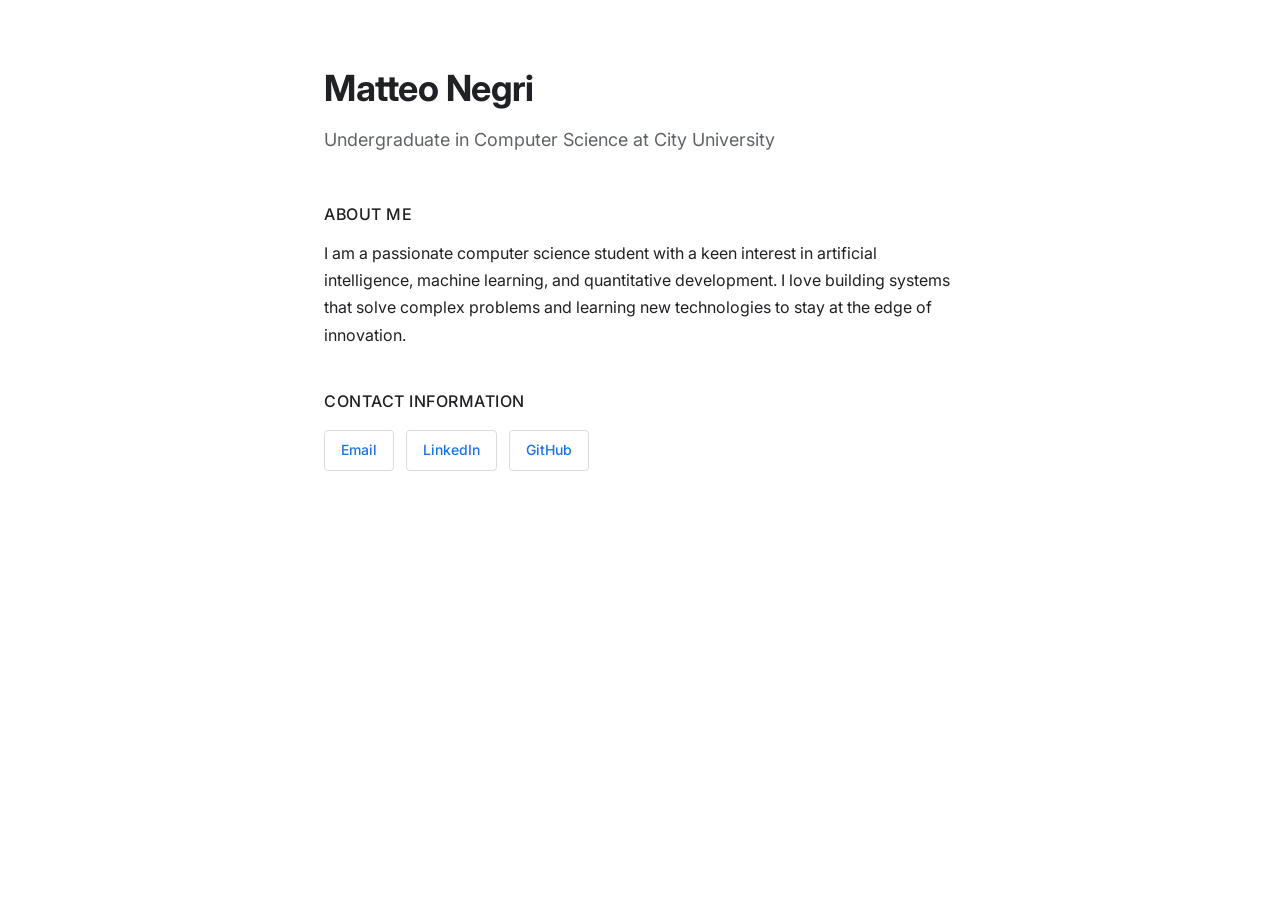
==== index.html @ 12fb65f3 "Initial commit" ====
<!DOCTYPE html>
<html lang="en">
<head>
    <meta charset="UTF-8">
    <meta name="viewport" content="width=device-width, initial-scale=1.0">
    <title>Matteo Negri | Portfolio</title>
    <!-- Google Fonts: Inter -->
    <link rel="preconnect" href="https://fonts.googleapis.com">
    <link rel="preconnect" href="https://fonts.gstatic.com" crossorigin>
    <link href="https://fonts.googleapis.com/css2?family=Inter:wght@400;500;700&display=swap" rel="stylesheet">
    <link rel="stylesheet" href="style.css">
</head>
<body>
    <div class="container">
        <header class="hero">
            <h1 class="name-title">Matteo Negri</h1>
            <h2 class="subtitle">Undergraduate in Computer Science at City University</h2>
        </header>
        
        <main>
            <section class="content-section">
                <h3>About Me</h3>
                <p>I am a passionate computer science student with a keen interest in artificial intelligence, machine learning, and quantitative development. I love building systems that solve complex problems and learning new technologies to stay at the edge of innovation.</p>
            </section>

            <section class="content-section">
                <h3>Contact Information</h3>
                <div class="links-container">
                    <a href="mailto:matteo.negri@city.ac.uk" class="btn">Email</a>
                    <a href="https://www.linkedin.com/in/matteo-negri-60097131b/" target="_blank" class="btn">LinkedIn</a>
                    <a href="https://github.com/MN012" target="_blank" class="btn">GitHub</a>
                </div>
            </section>
        </main>
    </div>
</body>
</html>
---- style.css ----
:root {
    --bg-color: #ffffff;
    --text-primary: #202124;
    --text-secondary: #5f6368;
    --border-color: #dadce0;
    --accent-blue: #1a73e8;
    --accent-hover: #1557b0;
    --btn-bg-hover: #f8f9fa;
}

* {
    box-sizing: border-box;
    margin: 0;
    padding: 0;
}

body {
    font-family: 'Inter', system-ui, -apple-system, sans-serif;
    background-color: var(--bg-color);
    color: var(--text-primary);
    line-height: 1.6;
    -webkit-font-smoothing: antialiased;
    -moz-osx-font-smoothing: grayscale;
}

.container {
    max-width: 680px;
    margin: 0 auto;
    padding: 60px 24px;
}

/* Hero Section */
.hero {
    margin-bottom: 48px;
}

.name-title {
    font-size: 36px;
    font-weight: 700;
    letter-spacing: -0.5px;
    color: var(--text-primary);
    margin-bottom: 8px;
}

.subtitle {
    font-size: 18px;
    font-weight: 400;
    color: var(--text-secondary);
}

/* Content Sections */
.content-section {
    margin-bottom: 40px;
}

h3 {
    font-size: 16px;
    font-weight: 500;
    color: var(--text-primary);
    margin-bottom: 12px;
    text-transform: uppercase;
    letter-spacing: 0.5px;
}

p {
    font-size: 16px;
    color: var(--text-primary);
    line-height: 1.7;
}

/* Links & Buttons */
.links-container {
    display: flex;
    flex-wrap: wrap;
    gap: 12px;
    margin-top: 16px;
}

.btn {
    display: inline-flex;
    align-items: center;
    justify-content: center;
    padding: 8px 16px;
    background-color: transparent;
    color: var(--accent-blue);
    border: 1px solid var(--border-color);
    border-radius: 4px;
    font-size: 14px;
    font-weight: 500;
    text-decoration: none;
    transition: background-color 0.2s ease, border-color 0.2s ease;
}

.btn:hover {
    background-color: var(--btn-bg-hover);
    border-color: currentColor;
}

/* Responsive */
@media (max-width: 600px) {
    .container {
        padding: 40px 20px;
    }
    .name-title { 
        font-size: 32px; 
    }
    .links-container { 
        flex-direction: column; 
    }
    .btn { 
        width: 100%; 
        justify-content: flex-start;
    }
}
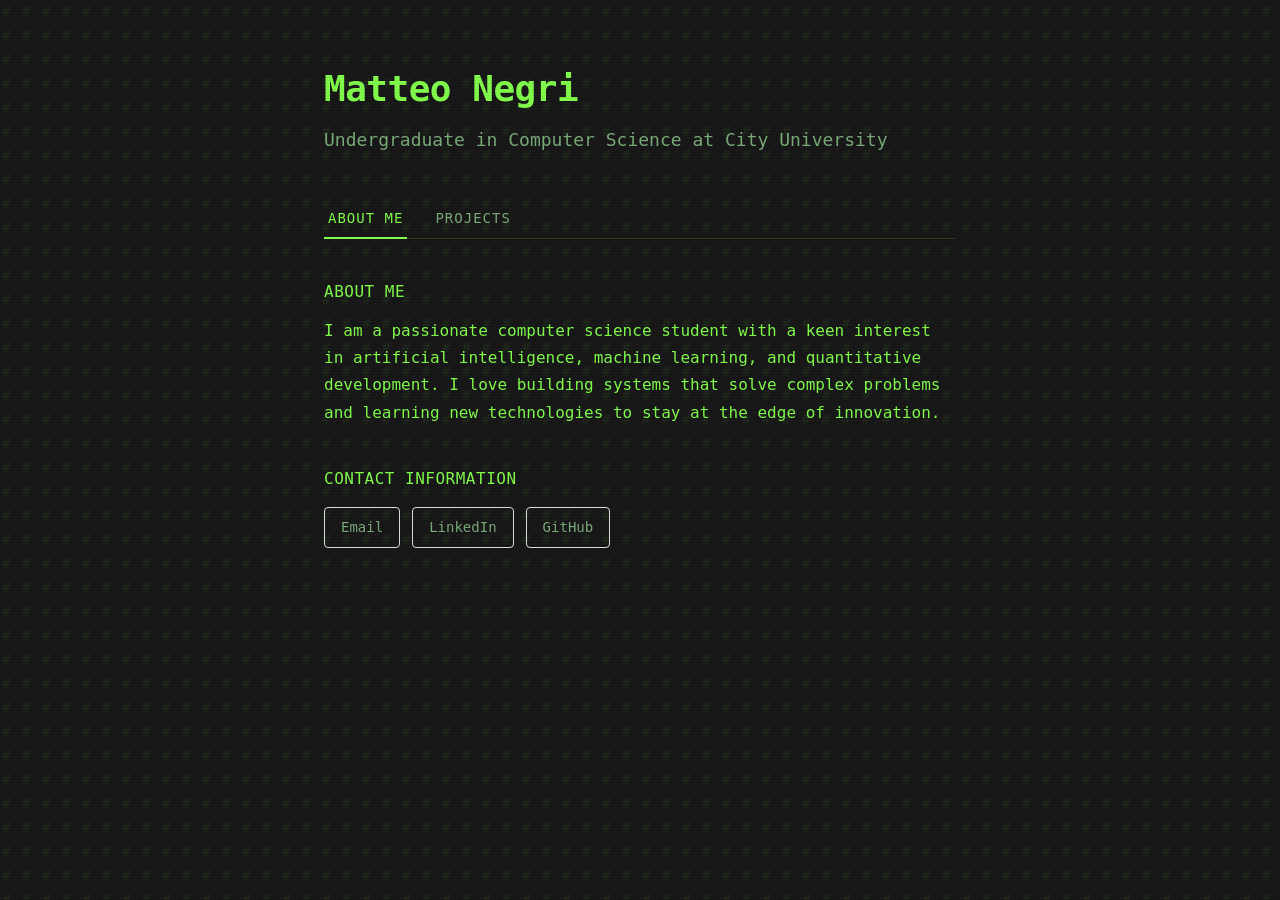
==== commit 0756787d: "Add tabbed navigation with PROJECTS section and project cards" ====
--- a/index.html
+++ b/index.html
@@ -1,37 +1,119 @@
 <!DOCTYPE html>
 <html lang="en">
+
 <head>
     <meta charset="UTF-8">
     <meta name="viewport" content="width=device-width, initial-scale=1.0">
     <title>Matteo Negri | Portfolio</title>
+
     <!-- Google Fonts: Inter -->
     <link rel="preconnect" href="https://fonts.googleapis.com">
     <link rel="preconnect" href="https://fonts.gstatic.com" crossorigin>
     <link href="https://fonts.googleapis.com/css2?family=Inter:wght@400;500;700&display=swap" rel="stylesheet">
+    <link rel="icon" type="image/png" href="favicon.png">
     <link rel="stylesheet" href="style.css">
 </head>
+
 <body>
     <div class="container">
         <header class="hero">
             <h1 class="name-title">Matteo Negri</h1>
             <h2 class="subtitle">Undergraduate in Computer Science at City University</h2>
         </header>
-        
+
+        <nav class="tab-nav">
+            <button class="tab-btn active" data-tab="about">ABOUT ME</button>
+            <button class="tab-btn" data-tab="projects">PROJECTS</button>
+        </nav>
+
         <main>
-            <section class="content-section">
-                <h3>About Me</h3>
-                <p>I am a passionate computer science student with a keen interest in artificial intelligence, machine learning, and quantitative development. I love building systems that solve complex problems and learning new technologies to stay at the edge of innovation.</p>
-            </section>
+            <!-- ABOUT ME Tab -->
+            <div class="tab-panel active" id="tab-about">
+                <section class="content-section">
+                    <h3>About Me</h3>
+                    <p>I am a passionate computer science student with a keen interest in artificial intelligence,
+                        machine learning, and quantitative development. I love building systems that solve complex
+                        problems and learning new technologies to stay at the edge of innovation.</p>
+                </section>
 
-            <section class="content-section">
-                <h3>Contact Information</h3>
-                <div class="links-container">
-                    <a href="mailto:matteo.negri@city.ac.uk" class="btn">Email</a>
-                    <a href="https://www.linkedin.com/in/matteo-negri-60097131b/" target="_blank" class="btn">LinkedIn</a>
-                    <a href="https://github.com/MN012" target="_blank" class="btn">GitHub</a>
-                </div>
-            </section>
+                <section class="content-section">
+                    <h3>Contact Information</h3>
+                    <div class="links-container">
+                        <a href="mailto:matteo.negri@city.ac.uk" class="btn">Email</a>
+                        <a href="https://www.linkedin.com/in/matteo-negri-60097131b/" target="_blank"
+                            class="btn">LinkedIn</a>
+                        <a href="https://github.com/MN012" target="_blank" class="btn">GitHub</a>
+                    </div>
+                </section>
+            </div>
+
+            <!-- PROJECTS Tab -->
+            <div class="tab-panel" id="tab-projects">
+                <section class="content-section">
+                    <h2><a href="https://github.com/MN012/Anomaly-Stock-Detection-System" target="_blank">Anomaly
+                            Detection in Financial Time Series</a></h2>
+                    <br>
+                    <p>
+                        Predicting next-day returns for Ford Motor Company stock using Z-scores, Isolation Forest,
+                        residual analysis and LSTM neural networks on 39 years of daily price data.
+                    </p>
+
+                    <img src="data/anomaly.png" alt="Anomaly Detection">
+                    <br>
+                    <p>
+                        This above is the plotted result of the Z-score, Isolation Forest and Residual Anomaly
+                        Detection.
+                    </p>
+                    <br>
+                    <ul class="stats-list">
+                        <li><b>IC:</b> 0.072</li>
+                        <li><b>Sharpe:</b> 0.37</li>
+                        <li><b>Stack:</b> Python, TensorFlow, LSTM</li>
+                    </ul>
+                </section>
+
+                <section class="content-section">
+                    <h2><a href="https://github.com/MN012/Fake-News-Classifier-Project" target="_blank">Fake News
+                            Classifier</a></h2>
+                    <br>
+                    <p>
+                        Classifying news articles as "FAKE" or "REAL" using NLP techniques and a Linear Support
+                        Vector Classifier trained on labelled news data.
+                    </p>
+                    <ul class="stats-list">
+                        <li><b>Stack:</b> Python, scikit-learn, NLTK</li>
+                        <li><b>Method:</b> TF-IDF + Linear SVC</li>
+                    </ul>
+                </section>
+
+                <section class="content-section">
+                    <h2><a href="https://github.com/MN012/ai-resume-screener" target="_blank">AI Resume Screener</a>
+                    </h2>
+                    <br>
+                    <p>
+                        A CLI tool that compares resumes against job descriptions using TF-IDF vectorization and
+                        cosine similarity to produce a match score and extract overlapping skills.
+                    </p>
+                    <ul class="stats-list">
+                        <li><b>Stack:</b> Python, scikit-learn, python-docx</li>
+                        <li><b>Output:</b> Fit / Maybe / Reject classification</li>
+                    </ul>
+                </section>
+
+            </div>
         </main>
+
+        <script>
+            document.querySelectorAll('.tab-btn').forEach(btn => {
+                btn.addEventListener('click', () => {
+                    document.querySelectorAll('.tab-btn').forEach(b => b.classList.remove('active'));
+                    document.querySelectorAll('.tab-panel').forEach(p => p.classList.remove('active'));
+                    btn.classList.add('active');
+                    document.getElementById('tab-' + btn.dataset.tab).classList.add('active');
+                });
+            });
+        </script>
     </div>
 </body>
+
 </html>
--- a/style.css
+++ b/style.css
@@ -1,11 +1,11 @@
 :root {
-    --bg-color: #ffffff;
-    --text-primary: #202124;
-    --text-secondary: #5f6368;
-    --border-color: #dadce0;
-    --accent-blue: #1a73e8;
-    --accent-hover: #1557b0;
-    --btn-bg-hover: #f8f9fa;
+    --bg-color: rgb(24, 24, 24);
+    --text-primary: rgb(129, 250, 76);
+    --text-secondary: rgb(121, 169, 120);
+    --border-color: rgb(218, 220, 224);
+    --accent-blue: rgb(121, 169, 120);
+    --accent-hover: rgb(206, 22, 22);
+    --btn-bg-hover: rgb(18, 18, 18);
 }
 
 * {
@@ -15,18 +15,52 @@
 }
 
 body {
-    font-family: 'Inter', system-ui, -apple-system, sans-serif;
+    font-family: 'SF Mono', 'SFMono-Regular', ui-monospace, Menlo, Monaco, 'Roboto Mono', 'Segoe UI Mono', monospace;
     background-color: var(--bg-color);
     color: var(--text-primary);
     line-height: 1.6;
     -webkit-font-smoothing: antialiased;
     -moz-osx-font-smoothing: grayscale;
+    position: relative;
+    min-height: 100vh;
+}
+
+body::before {
+    content: '';
+    position: fixed;
+    top: 0;
+    left: 0;
+    width: 100%;
+    height: 100%;
+    z-index: 0;
+    pointer-events: none;
+    background-image: url("data:image/svg+xml,%3Csvg xmlns='http://www.w3.org/2000/svg' width='20' height='24'%3E%3Ctext x='2' y='16' font-family='monospace' font-size='14' fill='rgba(129,250,76,0.08)'%3E%23%3C/text%3E%3C/svg%3E");
+    background-repeat: repeat;
+}
+
+body::after {
+    content: '';
+    position: fixed;
+    top: 0;
+    left: 0;
+    width: 100%;
+    height: 100%;
+    z-index: 2;
+    pointer-events: none;
+    background: repeating-linear-gradient(0deg,
+            rgba(0, 0, 0, 0.15) 0px,
+            rgba(0, 0, 0, 0.15) 1px,
+            transparent 1px,
+            transparent 3px);
+    opacity: 0.3;
 }
 
 .container {
     max-width: 680px;
     margin: 0 auto;
     padding: 60px 24px;
+    position: relative;
+    z-index: 1;
 }
 
 /* Hero Section */
@@ -48,6 +82,63 @@
     color: var(--text-secondary);
 }
 
+/* Tab Navigation */
+.tab-nav {
+    display: flex;
+    gap: 24px;
+    margin-bottom: 40px;
+    border-bottom: 1px solid rgba(129, 250, 76, 0.15);
+    padding-bottom: 0;
+}
+
+.tab-btn {
+    font-family: inherit;
+    font-size: 14px;
+    font-weight: 500;
+    letter-spacing: 1px;
+    text-transform: uppercase;
+    color: var(--text-secondary);
+    background: none;
+    border: none;
+    padding: 8px 4px 12px;
+    cursor: pointer;
+    position: relative;
+    transition: color 0.2s ease;
+}
+
+.tab-btn::after {
+    content: '';
+    position: absolute;
+    bottom: -1px;
+    left: 0;
+    width: 100%;
+    height: 2px;
+    background-color: var(--text-primary);
+    transform: scaleX(0);
+    transition: transform 0.2s ease;
+}
+
+.tab-btn:hover {
+    color: var(--text-primary);
+}
+
+.tab-btn.active {
+    color: var(--text-primary);
+}
+
+.tab-btn.active::after {
+    transform: scaleX(1);
+}
+
+/* Tab Panels */
+.tab-panel {
+    display: none;
+}
+
+.tab-panel.active {
+    display: block;
+}
+
 /* Content Sections */
 .content-section {
     margin-bottom: 40px;
@@ -62,10 +153,70 @@
     letter-spacing: 0.5px;
 }
 
+h3 a,
+h2 a {
+    color: inherit;
+    text-decoration: none;
+    transition: opacity 0.2s ease;
+}
+
+h3 a:visited,
+h2 a:visited {
+    color: inherit;
+}
+
+h3 a:hover,
+h2 a:hover {
+    text-decoration: underline;
+    opacity: 0.85;
+}
+
 p {
     font-size: 16px;
     color: var(--text-primary);
     line-height: 1.7;
+}
+
+/* Stats List */
+.stats-list {
+    list-style: none;
+    padding-left: 0;
+}
+
+.stats-list li {
+    font-size: 15px;
+    color: var(--text-primary);
+    line-height: 1.8;
+    padding-left: 16px;
+    position: relative;
+}
+
+.stats-list li::before {
+    content: '>';
+    position: absolute;
+    left: 0;
+    color: var(--text-secondary);
+}
+
+/* Architecture / Code Block */
+.architecture-block {
+    font-family: inherit;
+    font-size: 14px;
+    color: var(--text-primary);
+    background-color: rgba(129, 250, 76, 0.05);
+    border: 1px solid rgba(129, 250, 76, 0.15);
+    border-radius: 4px;
+    padding: 16px 20px;
+    line-height: 1.8;
+    overflow-x: auto;
+}
+
+/* Project Images */
+.content-section img {
+    max-width: 100%;
+    border-radius: 4px;
+    border: 1px solid rgba(129, 250, 76, 0.15);
+    margin: 8px 0;
 }
 
 /* Links & Buttons */
@@ -101,14 +252,17 @@
     .container {
         padding: 40px 20px;
     }
-    .name-title { 
-        font-size: 32px; 
-    }
-    .links-container { 
-        flex-direction: column; 
-    }
-    .btn { 
-        width: 100%; 
+
+    .name-title {
+        font-size: 32px;
+    }
+
+    .links-container {
+        flex-direction: column;
+    }
+
+    .btn {
+        width: 100%;
         justify-content: flex-start;
     }
 }
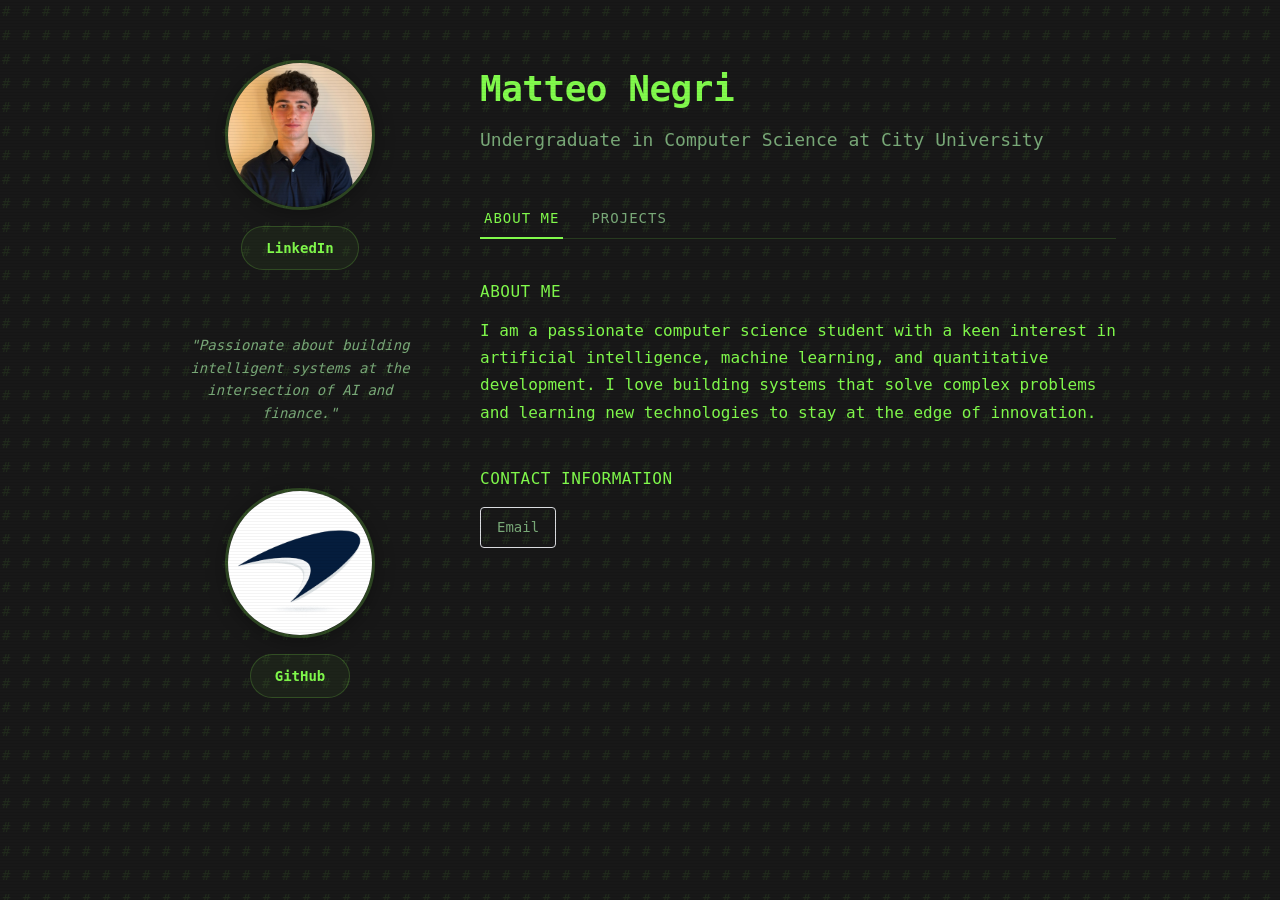
==== commit b07ba4d8: "Enhance portfolio: internal project pages, profile sidebar, and brand branding" ====
--- a/index.html
+++ b/index.html
@@ -15,7 +15,31 @@
 </head>
 
 <body>
-    <div class="container">
+    <div class="container main-layout">
+        <aside class="profile-card">
+            <div class="social-group">
+                <div class="circular-img">
+                    <img src="data/profile.jpg" alt="Matteo Negri">
+                </div>
+                <a href="https://www.linkedin.com/in/matteo-negri-60097131b/" target="_blank" class="sidebar-btn linkedin">
+                    LinkedIn
+                </a>
+            </div>
+
+            <blockquote class="profile-quote">
+                "Passionate about building intelligent systems at the intersection of AI and finance."
+            </blockquote>
+
+            <div class="social-group">
+                <div class="circular-img">
+                    <img src="data/mclaren.png" alt="GitHub Image">
+                </div>
+                <a href="https://github.com/MN012" target="_blank" class="sidebar-btn github">
+                    GitHub
+                </a>
+            </div>
+        </aside>
+
         <header class="hero">
             <h1 class="name-title">Matteo Negri</h1>
             <h2 class="subtitle">Undergraduate in Computer Science at City University</h2>
@@ -40,66 +64,36 @@
                     <h3>Contact Information</h3>
                     <div class="links-container">
                         <a href="mailto:matteo.negri@city.ac.uk" class="btn">Email</a>
-                        <a href="https://www.linkedin.com/in/matteo-negri-60097131b/" target="_blank"
-                            class="btn">LinkedIn</a>
-                        <a href="https://github.com/MN012" target="_blank" class="btn">GitHub</a>
                     </div>
                 </section>
             </div>
 
-            <!-- PROJECTS Tab -->
             <div class="tab-panel" id="tab-projects">
-                <section class="content-section">
-                    <h2><a href="https://github.com/MN012/Anomaly-Stock-Detection-System" target="_blank">Anomaly
-                            Detection in Financial Time Series</a></h2>
-                    <br>
-                    <p>
-                        Predicting next-day returns for Ford Motor Company stock using Z-scores, Isolation Forest,
-                        residual analysis and LSTM neural networks on 39 years of daily price data.
-                    </p>
+                <div class="project-list">
+                    <a href="project-anomaly.html" class="project-item">
+                        <h2>Anomaly Detection in Financial Time Series</h2>
+                        <p>Predicting stock anomalies using Z-scores, Isolation Forest, and LSTM neural networks on 39
+                            years of price data.</p>
+                    </a>
 
-                    <img src="data/anomaly.png" alt="Anomaly Detection">
-                    <br>
-                    <p>
-                        This above is the plotted result of the Z-score, Isolation Forest and Residual Anomaly
-                        Detection.
-                    </p>
-                    <br>
-                    <ul class="stats-list">
-                        <li><b>IC:</b> 0.072</li>
-                        <li><b>Sharpe:</b> 0.37</li>
-                        <li><b>Stack:</b> Python, TensorFlow, LSTM</li>
-                    </ul>
-                </section>
+                    <a href="project-fake-news.html" class="project-item">
+                        <h2>Fake News Classifier</h2>
+                        <p>NLP-powered classification of news as "FAKE" or "REAL" using TF-IDF and Linear Support Vector
+                            Classifiers.</p>
+                    </a>
 
-                <section class="content-section">
-                    <h2><a href="https://github.com/MN012/Fake-News-Classifier-Project" target="_blank">Fake News
-                            Classifier</a></h2>
-                    <br>
-                    <p>
-                        Classifying news articles as "FAKE" or "REAL" using NLP techniques and a Linear Support
-                        Vector Classifier trained on labelled news data.
-                    </p>
-                    <ul class="stats-list">
-                        <li><b>Stack:</b> Python, scikit-learn, NLTK</li>
-                        <li><b>Method:</b> TF-IDF + Linear SVC</li>
-                    </ul>
-                </section>
+                    <a href="project-resume-screener.html" class="project-item">
+                        <h2>AI Resume Screener</h2>
+                        <p>CLI tool comparing resumes against job descriptions using TF-IDF vectorization and cosine
+                            similarity.</p>
+                    </a>
 
-                <section class="content-section">
-                    <h2><a href="https://github.com/MN012/ai-resume-screener" target="_blank">AI Resume Screener</a>
-                    </h2>
-                    <br>
-                    <p>
-                        A CLI tool that compares resumes against job descriptions using TF-IDF vectorization and
-                        cosine similarity to produce a match score and extract overlapping skills.
-                    </p>
-                    <ul class="stats-list">
-                        <li><b>Stack:</b> Python, scikit-learn, python-docx</li>
-                        <li><b>Output:</b> Fit / Maybe / Reject classification</li>
-                    </ul>
-                </section>
-
+                    <a href="project-trading-bot.html" class="project-item">
+                        <h2>Reinforcement Learning Trading Bot</h2>
+                        <p>Autonomous trading agent trained with PPO on 10 years of AAPL data, achieving 12.5% return on
+                            unseen test sets.</p>
+                    </a>
+                </div>
             </div>
         </main>
 
--- a/style.css
+++ b/style.css
@@ -63,6 +63,95 @@
     z-index: 1;
 }
 
+/* Sidebar Styling Refinements */
+.profile-card {
+    display: flex;
+    flex-direction: column;
+    align-items: center;
+    gap: 32px;
+    margin-bottom: 40px;
+    text-align: center;
+}
+
+.social-group {
+    display: flex;
+    flex-direction: column;
+    align-items: center;
+    gap: 16px;
+}
+
+.circular-img {
+    width: 150px;
+    height: 150px;
+    border-radius: 50%;
+    overflow: hidden;
+    border: 3px solid rgba(129, 250, 76, 0.2);
+    box-shadow: 0 4px 20px rgba(0, 0, 0, 0.3);
+    transition: all 0.3s ease;
+}
+
+.circular-img img {
+    width: 100%;
+    height: 100%;
+    object-fit: cover;
+}
+
+.circular-img:hover {
+    border-color: var(--text-primary);
+    transform: scale(1.02);
+}
+
+.profile-quote {
+    font-size: 14px;
+    font-style: italic;
+    color: var(--text-secondary);
+    line-height: 1.6;
+    max-width: 240px;
+    margin: 20px auto;
+}
+
+.sidebar-btn {
+    display: inline-flex;
+    align-items: center;
+    padding: 10px 24px;
+    background: rgba(129, 250, 76, 0.05);
+    color: var(--text-primary);
+    text-decoration: none;
+    border-radius: 30px;
+    font-size: 14px;
+    font-weight: 600;
+    border: 1px solid rgba(129, 250, 76, 0.2);
+    transition: all 0.2s ease;
+}
+
+.sidebar-btn:hover {
+    background: rgba(129, 250, 76, 0.15);
+    border-color: var(--text-primary);
+    transform: translateY(-2px);
+    box-shadow: 0 4px 12px rgba(129, 250, 76, 0.1);
+}
+
+@media (min-width: 1100px) {
+    .container {
+        max-width: 1000px;
+        padding-left: 340px;
+    }
+
+    .profile-card {
+        position: absolute;
+        left: 20px;
+        top: 60px;
+        width: 280px;
+        text-align: center;
+        align-items: center;
+        margin-bottom: 0;
+    }
+
+    .profile-quote {
+        margin: 32px 0;
+    }
+}
+
 /* Hero Section */
 .hero {
     margin-bottom: 48px;
@@ -171,6 +260,72 @@
     opacity: 0.85;
 }
 
+/* Project List */
+.project-list {
+    display: flex;
+    flex-direction: column;
+    gap: 16px;
+    margin-top: 24px;
+}
+
+.project-item {
+    border: 1px solid rgba(129, 250, 76, 0.1);
+    background: rgba(129, 250, 76, 0.02);
+    border-radius: 12px;
+    padding: 24px;
+    transition: all 0.3s cubic-bezier(0.4, 0, 0.2, 1);
+    position: relative;
+    overflow: hidden;
+    cursor: pointer;
+    display: block;
+    text-decoration: none;
+    color: inherit;
+}
+
+.project-item::before {
+    content: '>';
+    position: absolute;
+    left: 20px;
+    top: 30px;
+    color: var(--text-primary);
+    opacity: 0;
+    transition: all 0.3s ease;
+    font-weight: bold;
+}
+
+.project-item:hover {
+    background: rgba(129, 250, 76, 0.08);
+    border-color: rgba(129, 250, 76, 0.3);
+    transform: translateY(-4px);
+    box-shadow: 0 4px 20px rgba(0, 0, 0, 0.2);
+}
+
+.project-item:hover::before {
+    opacity: 1;
+    left: 12px;
+}
+
+.project-item h2 {
+    font-size: 18px;
+    font-weight: 500;
+    margin-bottom: 8px;
+    color: var(--text-primary);
+    transition: transform 0.3s ease;
+}
+
+.project-item p {
+    font-size: 14px;
+    color: var(--text-secondary);
+    line-height: 1.5;
+    margin: 0;
+    transition: transform 0.3s ease;
+}
+
+.project-item:hover h2,
+.project-item:hover p {
+    transform: translateX(12px);
+}
+
 p {
     font-size: 16px;
     color: var(--text-primary);
